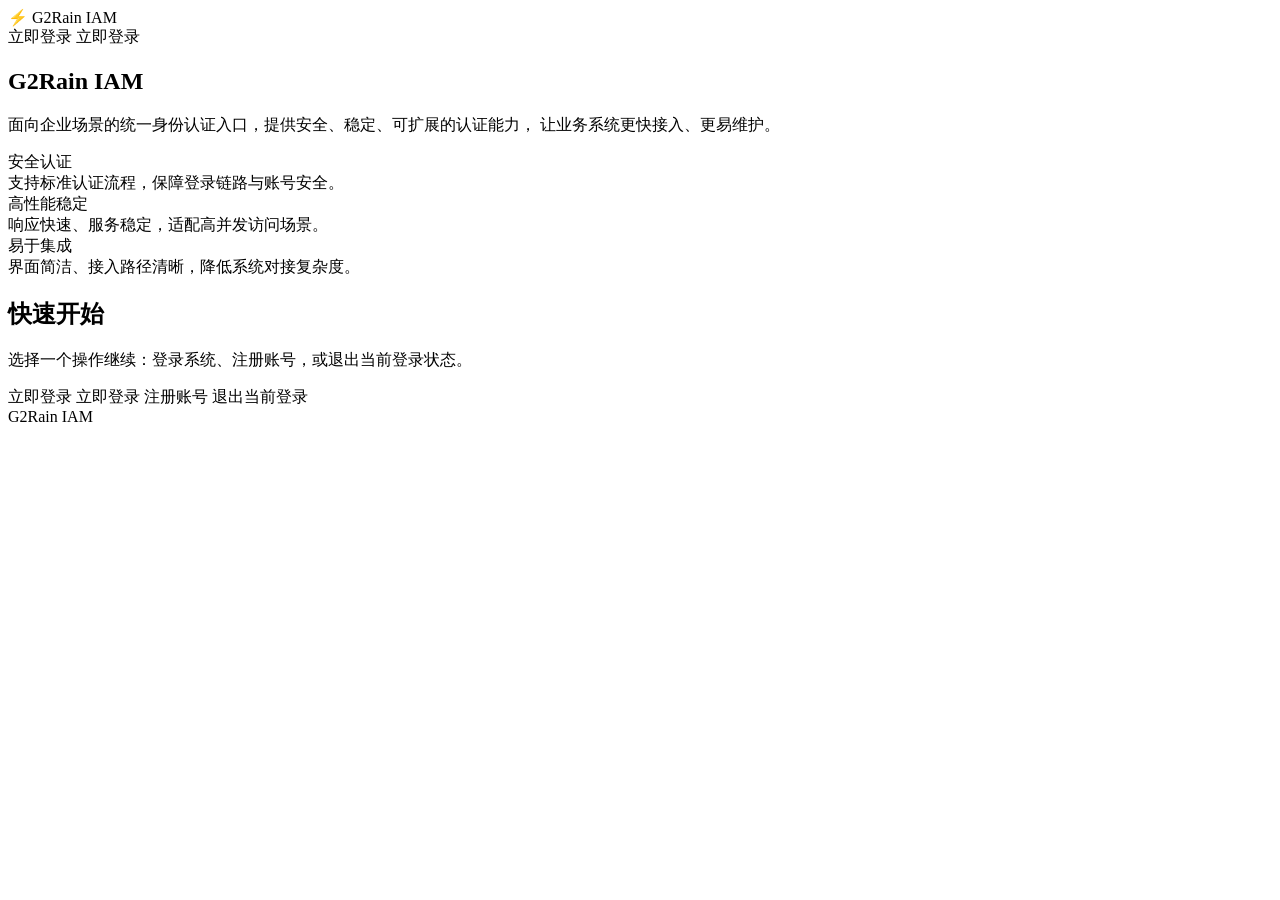
==== src/main/resources/templates/index.html @ 293af7cf "统一身份认证与授权" ====
<!DOCTYPE html>
<html xmlns:th="http://www.thymeleaf.org" lang="zh-CN">
<head>
    <meta charset="UTF-8">
    <meta name="viewport" content="width=device-width, initial-scale=1.0">
    <title>欢迎</title>
    <link rel="stylesheet" th:href="@{/auth/css/common.css}">
</head>
<body class="landing-body">
<main class="landing-shell">
    <header class="landing-header">
        <a th:href="@{/auth/index.html}" class="landing-brand">
            <span class="landing-brand-mark">⚡</span>
            <span>G2Rain IAM</span>
        </a>
        <div class="landing-header-links">
            <a th:if="${loginViaRedirectUri}" th:href="${loginRedirectUri}" class="link-muted">立即登录</a>
            <a th:unless="${loginViaRedirectUri}" th:href="@{/main/home}" class="link-muted">立即登录</a>
        </div>
    </header>

    <section class="landing-grid">
        <div class="landing-panel feature-panel">
            <h1 class="title">G2Rain IAM</h1>
            <p class="desc">
                面向企业场景的统一身份认证入口，提供安全、稳定、可扩展的认证能力，
                让业务系统更快接入、更易维护。
            </p>
            <div class="feature-list">
                <div class="feature-card">
                    <div class="feature-title">安全认证</div>
                    <div class="feature-desc">支持标准认证流程，保障登录链路与账号安全。</div>
                </div>
                <div class="feature-card">
                    <div class="feature-title">高性能稳定</div>
                    <div class="feature-desc">响应快速、服务稳定，适配高并发访问场景。</div>
                </div>
                <div class="feature-card">
                    <div class="feature-title">易于集成</div>
                    <div class="feature-desc">界面简洁、接入路径清晰，降低系统对接复杂度。</div>
                </div>
            </div>
        </div>

        <div class="landing-panel action-panel landing-op-links">
            <h2 class="title">快速开始</h2>
            <p class="desc">选择一个操作继续：登录系统、注册账号，或退出当前登录状态。</p>
            <div class="action-links">
                <a th:if="${loginViaRedirectUri}" th:href="${loginRedirectUri}" class="btn btn-primary btn-lg">立即登录</a>
                <a th:unless="${loginViaRedirectUri}" th:href="@{/main/home}" class="btn btn-primary btn-lg">立即登录</a>
                <a th:href="@{/auth/register.html}" class="btn btn-outline btn-lg">注册账号</a>
                <a th:href="@{/auth/logout}" class="link-muted">退出当前登录</a>
            </div>
        </div>
    </section>

    <footer class="landing-footer">
        G2Rain IAM
    </footer>
</main>
</body>
</html>
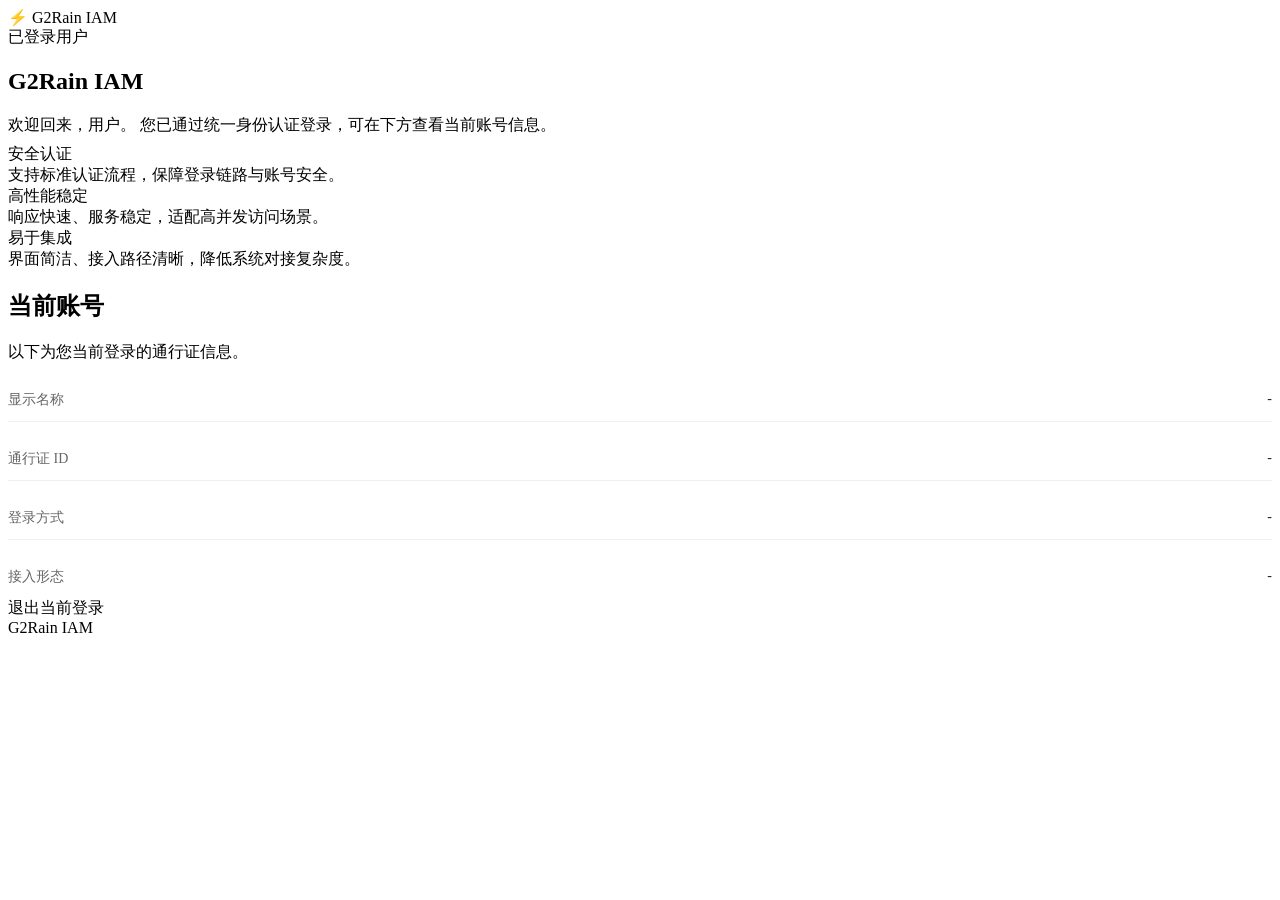
==== commit 4c4657fa: "优化登录跳转" ====
--- a/src/main/resources/templates/index.html
+++ b/src/main/resources/templates/index.html
@@ -3,28 +3,59 @@
 <head>
     <meta charset="UTF-8">
     <meta name="viewport" content="width=device-width, initial-scale=1.0">
-    <title>欢迎</title>
-    <link rel="stylesheet" th:href="@{/auth/css/common.css}">
+    <title th:text="${brandName}">欢迎</title>
+    <style th:replace="~{fragments/styles-common :: common}"></style>
+    <style th:inline="text">
+        .account-card {
+            display: flex;
+            flex-direction: column;
+            gap: 16px;
+        }
+        .account-row {
+            display: flex;
+            justify-content: space-between;
+            gap: 12px;
+            padding: 12px 0;
+            border-bottom: 1px solid #eef0f4;
+        }
+        .account-row:last-of-type {
+            border-bottom: none;
+        }
+        .account-label {
+            color: #666;
+            font-size: 14px;
+            flex-shrink: 0;
+        }
+        .account-value {
+            color: #222;
+            font-size: 14px;
+            font-weight: 500;
+            text-align: right;
+            word-break: break-all;
+        }
+        .account-welcome {
+            margin-bottom: 8px;
+        }
+    </style>
 </head>
 <body class="landing-body">
 <main class="landing-shell">
     <header class="landing-header">
         <a th:href="@{/auth/index.html}" class="landing-brand">
             <span class="landing-brand-mark">⚡</span>
-            <span>G2Rain IAM</span>
+            <span th:text="${brandName}">G2Rain IAM</span>
         </a>
         <div class="landing-header-links">
-            <a th:if="${loginViaRedirectUri}" th:href="${loginRedirectUri}" class="link-muted">立即登录</a>
-            <a th:unless="${loginViaRedirectUri}" th:href="@{/main/home}" class="link-muted">立即登录</a>
+            <span class="link-muted" th:text="${accountName}">已登录用户</span>
         </div>
     </header>
 
     <section class="landing-grid">
         <div class="landing-panel feature-panel">
-            <h1 class="title">G2Rain IAM</h1>
-            <p class="desc">
-                面向企业场景的统一身份认证入口，提供安全、稳定、可扩展的认证能力，
-                让业务系统更快接入、更易维护。
+            <h1 class="title" th:text="${brandName}">G2Rain IAM</h1>
+            <p class="desc account-welcome">
+                欢迎回来，<span th:text="${accountName}">用户</span>。
+                您已通过统一身份认证登录，可在下方查看当前账号信息。
             </p>
             <div class="feature-list">
                 <div class="feature-card">
@@ -43,18 +74,33 @@
         </div>
 
         <div class="landing-panel action-panel landing-op-links">
-            <h2 class="title">快速开始</h2>
-            <p class="desc">选择一个操作继续：登录系统、注册账号，或退出当前登录状态。</p>
+            <h2 class="title">当前账号</h2>
+            <p class="desc">以下为您当前登录的通行证信息。</p>
+            <div class="account-card">
+                <div class="account-row">
+                    <span class="account-label">显示名称</span>
+                    <span class="account-value" th:text="${accountName}">-</span>
+                </div>
+                <div class="account-row">
+                    <span class="account-label">通行证 ID</span>
+                    <span class="account-value" th:text="${passportId}">-</span>
+                </div>
+                <div class="account-row">
+                    <span class="account-label">登录方式</span>
+                    <span class="account-value" th:text="${loginMethod}">-</span>
+                </div>
+                <div class="account-row" th:if="${idpBindModeLabel != null and !#strings.isEmpty(idpBindModeLabel)}">
+                    <span class="account-label">接入形态</span>
+                    <span class="account-value" th:text="${idpBindModeLabel}">-</span>
+                </div>
+            </div>
             <div class="action-links">
-                <a th:if="${loginViaRedirectUri}" th:href="${loginRedirectUri}" class="btn btn-primary btn-lg">立即登录</a>
-                <a th:unless="${loginViaRedirectUri}" th:href="@{/main/home}" class="btn btn-primary btn-lg">立即登录</a>
-                <a th:href="@{/auth/register.html}" class="btn btn-outline btn-lg">注册账号</a>
-                <a th:href="@{/auth/logout}" class="link-muted">退出当前登录</a>
+                <a th:href="@{/auth/logout}" class="btn btn-outline btn-lg">退出当前登录</a>
             </div>
         </div>
     </section>
 
-    <footer class="landing-footer">
+    <footer class="landing-footer" th:text="${brandName}">
         G2Rain IAM
     </footer>
 </main>
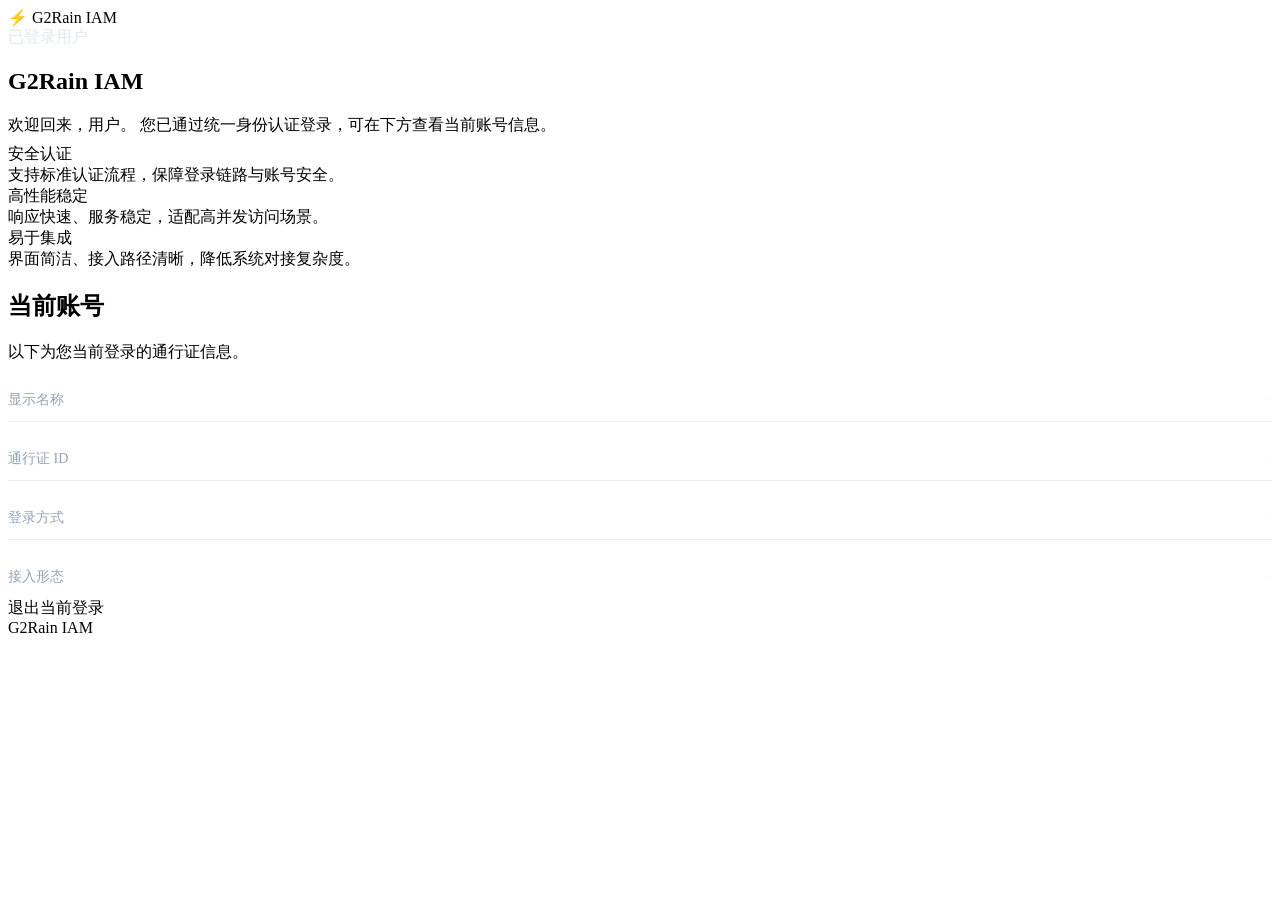
==== commit 83f8e679: "优化登录跳转" ====
--- a/src/main/resources/templates/index.html
+++ b/src/main/resources/templates/index.html
@@ -16,18 +16,18 @@
             justify-content: space-between;
             gap: 12px;
             padding: 12px 0;
-            border-bottom: 1px solid #eef0f4;
+            border-bottom: 1px solid rgba(148, 163, 184, 0.2);
         }
         .account-row:last-of-type {
             border-bottom: none;
         }
         .account-label {
-            color: #666;
+            color: #94a3b8;
             font-size: 14px;
             flex-shrink: 0;
         }
         .account-value {
-            color: #222;
+            color: #f8fafc;
             font-size: 14px;
             font-weight: 500;
             text-align: right;
@@ -35,6 +35,10 @@
         }
         .account-welcome {
             margin-bottom: 8px;
+        }
+        .account-header-name {
+            color: #e2e8f0;
+            font-weight: 500;
         }
     </style>
 </head>
@@ -46,7 +50,7 @@
             <span th:text="${brandName}">G2Rain IAM</span>
         </a>
         <div class="landing-header-links">
-            <span class="link-muted" th:text="${accountName}">已登录用户</span>
+            <span class="link-muted account-header-name" th:text="${accountName}">已登录用户</span>
         </div>
     </header>
 
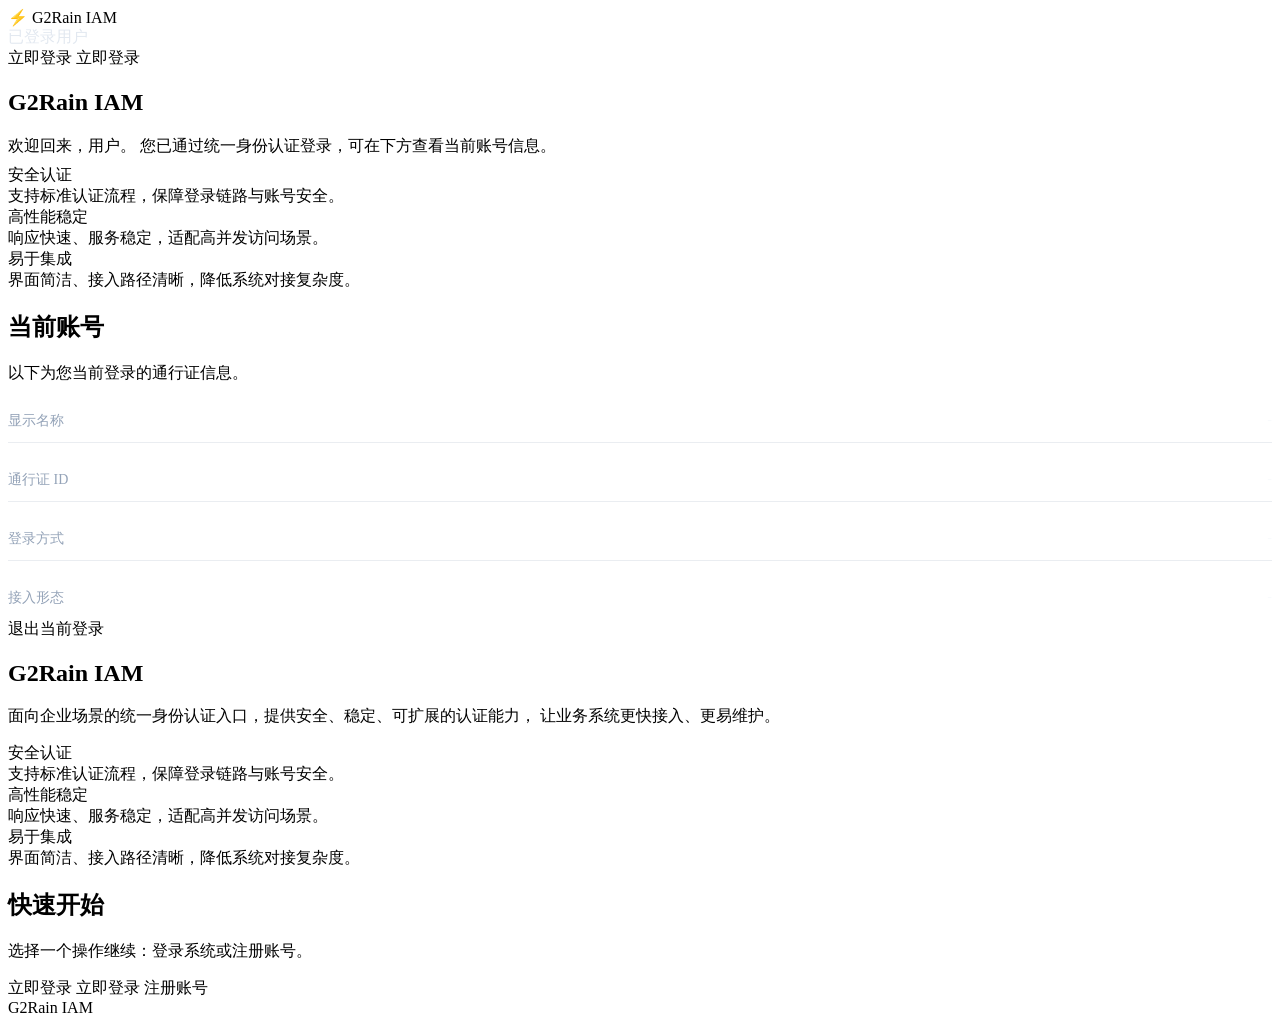
==== commit 10503f40: "优化登录跳转" ====
--- a/src/main/resources/templates/index.html
+++ b/src/main/resources/templates/index.html
@@ -49,12 +49,16 @@
             <span class="landing-brand-mark">⚡</span>
             <span th:text="${brandName}">G2Rain IAM</span>
         </a>
-        <div class="landing-header-links">
+        <div class="landing-header-links" th:if="${loggedIn}">
             <span class="link-muted account-header-name" th:text="${accountName}">已登录用户</span>
+        </div>
+        <div class="landing-header-links" th:unless="${loggedIn}">
+            <a th:if="${loginViaRedirectUri}" th:href="${loginRedirectUri}" class="link-muted">立即登录</a>
+            <a th:unless="${loginViaRedirectUri}" th:href="|${platformBaseUrl}/main/home|" class="link-muted">立即登录</a>
         </div>
     </header>
 
-    <section class="landing-grid">
+    <section class="landing-grid" th:if="${loggedIn}">
         <div class="landing-panel feature-panel">
             <h1 class="title" th:text="${brandName}">G2Rain IAM</h1>
             <p class="desc account-welcome">
@@ -104,6 +108,40 @@
         </div>
     </section>
 
+    <section class="landing-grid" th:unless="${loggedIn}">
+        <div class="landing-panel feature-panel">
+            <h1 class="title" th:text="${brandName}">G2Rain IAM</h1>
+            <p class="desc">
+                面向企业场景的统一身份认证入口，提供安全、稳定、可扩展的认证能力，
+                让业务系统更快接入、更易维护。
+            </p>
+            <div class="feature-list">
+                <div class="feature-card">
+                    <div class="feature-title">安全认证</div>
+                    <div class="feature-desc">支持标准认证流程，保障登录链路与账号安全。</div>
+                </div>
+                <div class="feature-card">
+                    <div class="feature-title">高性能稳定</div>
+                    <div class="feature-desc">响应快速、服务稳定，适配高并发访问场景。</div>
+                </div>
+                <div class="feature-card">
+                    <div class="feature-title">易于集成</div>
+                    <div class="feature-desc">界面简洁、接入路径清晰，降低系统对接复杂度。</div>
+                </div>
+            </div>
+        </div>
+
+        <div class="landing-panel action-panel landing-op-links">
+            <h2 class="title">快速开始</h2>
+            <p class="desc">选择一个操作继续：登录系统或注册账号。</p>
+            <div class="action-links">
+                <a th:if="${loginViaRedirectUri}" th:href="${loginRedirectUri}" class="btn btn-primary btn-lg">立即登录</a>
+                <a th:unless="${loginViaRedirectUri}" th:href="|${platformBaseUrl}/main/home|" class="btn btn-primary btn-lg">立即登录</a>
+                <a th:href="@{/auth/register.html}" class="btn btn-outline btn-lg">注册账号</a>
+            </div>
+        </div>
+    </section>
+
     <footer class="landing-footer" th:text="${brandName}">
         G2Rain IAM
     </footer>
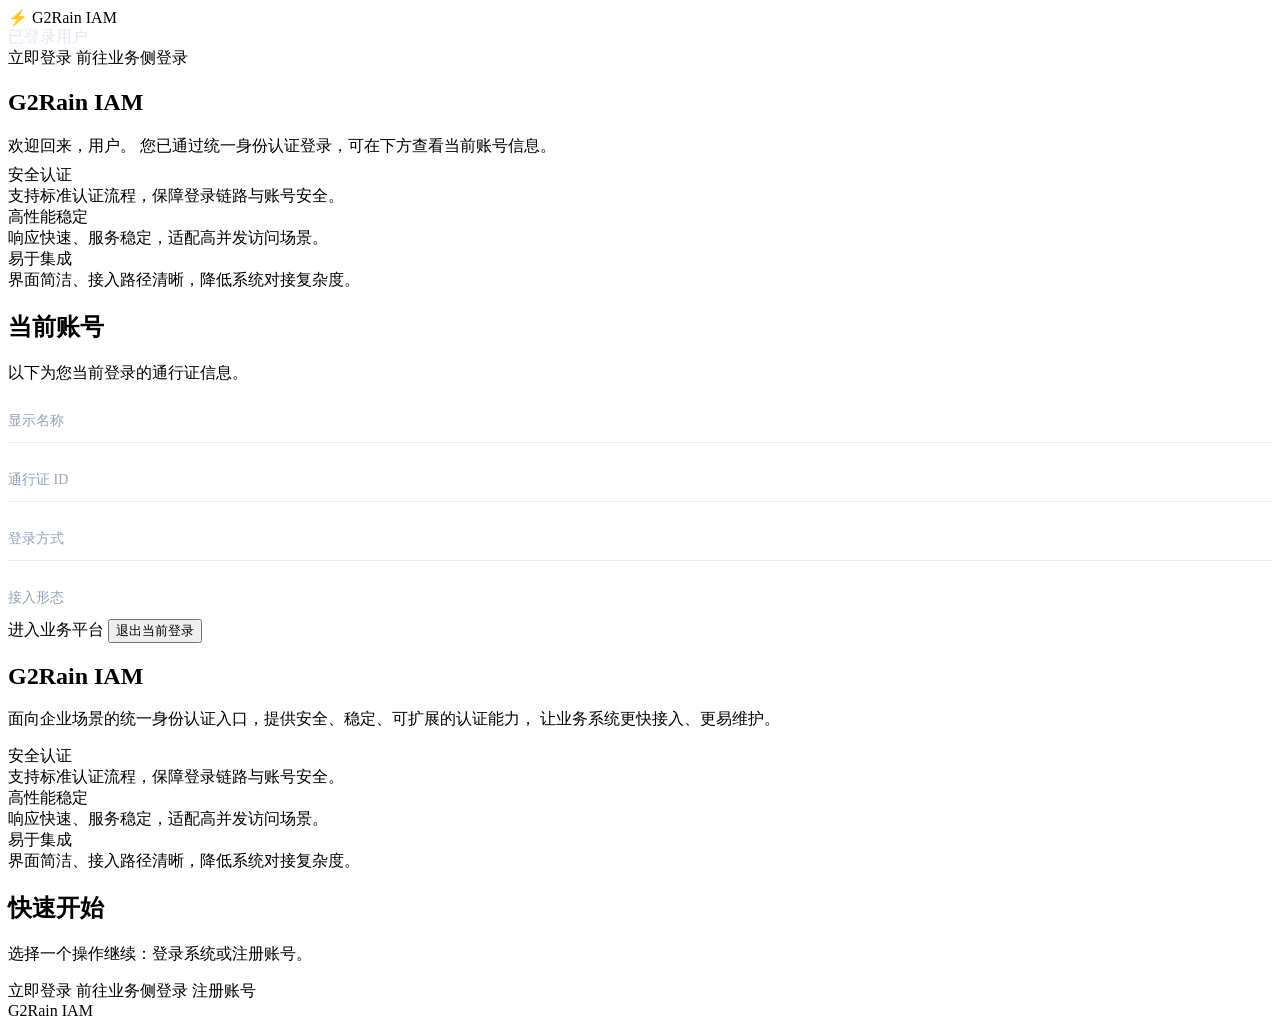
==== commit 1c4ddd34: "优化Iam的页面间参数传递的方式" ====
--- a/src/main/resources/templates/index.html
+++ b/src/main/resources/templates/index.html
@@ -54,7 +54,7 @@
         </div>
         <div class="landing-header-links" th:unless="${loggedIn}">
             <a th:if="${loginViaRedirectUri}" th:href="${loginRedirectUri}" class="link-muted">立即登录</a>
-            <a th:unless="${loginViaRedirectUri}" th:href="|${platformBaseUrl}/main/home|" class="link-muted">立即登录</a>
+            <a th:unless="${loginViaRedirectUri}" th:href="@{/auth/platform}" class="link-muted">前往业务侧登录</a>
         </div>
     </header>
 
@@ -103,7 +103,10 @@
                 </div>
             </div>
             <div class="action-links">
-                <a th:href="@{/auth/logout}" class="btn btn-outline btn-lg">退出当前登录</a>
+                <a th:href="@{/auth/platform}" class="btn btn-primary btn-lg">进入业务平台</a>
+                <form method="post" action="/auth/logout" style="display:inline;">
+                    <button type="submit" class="btn btn-outline btn-lg">退出当前登录</button>
+                </form>
             </div>
         </div>
     </section>
@@ -136,7 +139,7 @@
             <p class="desc">选择一个操作继续：登录系统或注册账号。</p>
             <div class="action-links">
                 <a th:if="${loginViaRedirectUri}" th:href="${loginRedirectUri}" class="btn btn-primary btn-lg">立即登录</a>
-                <a th:unless="${loginViaRedirectUri}" th:href="|${platformBaseUrl}/main/home|" class="btn btn-primary btn-lg">立即登录</a>
+                <a th:unless="${loginViaRedirectUri}" th:href="@{/auth/platform}" class="btn btn-primary btn-lg">前往业务侧登录</a>
                 <a th:href="@{/auth/register.html}" class="btn btn-outline btn-lg">注册账号</a>
             </div>
         </div>
